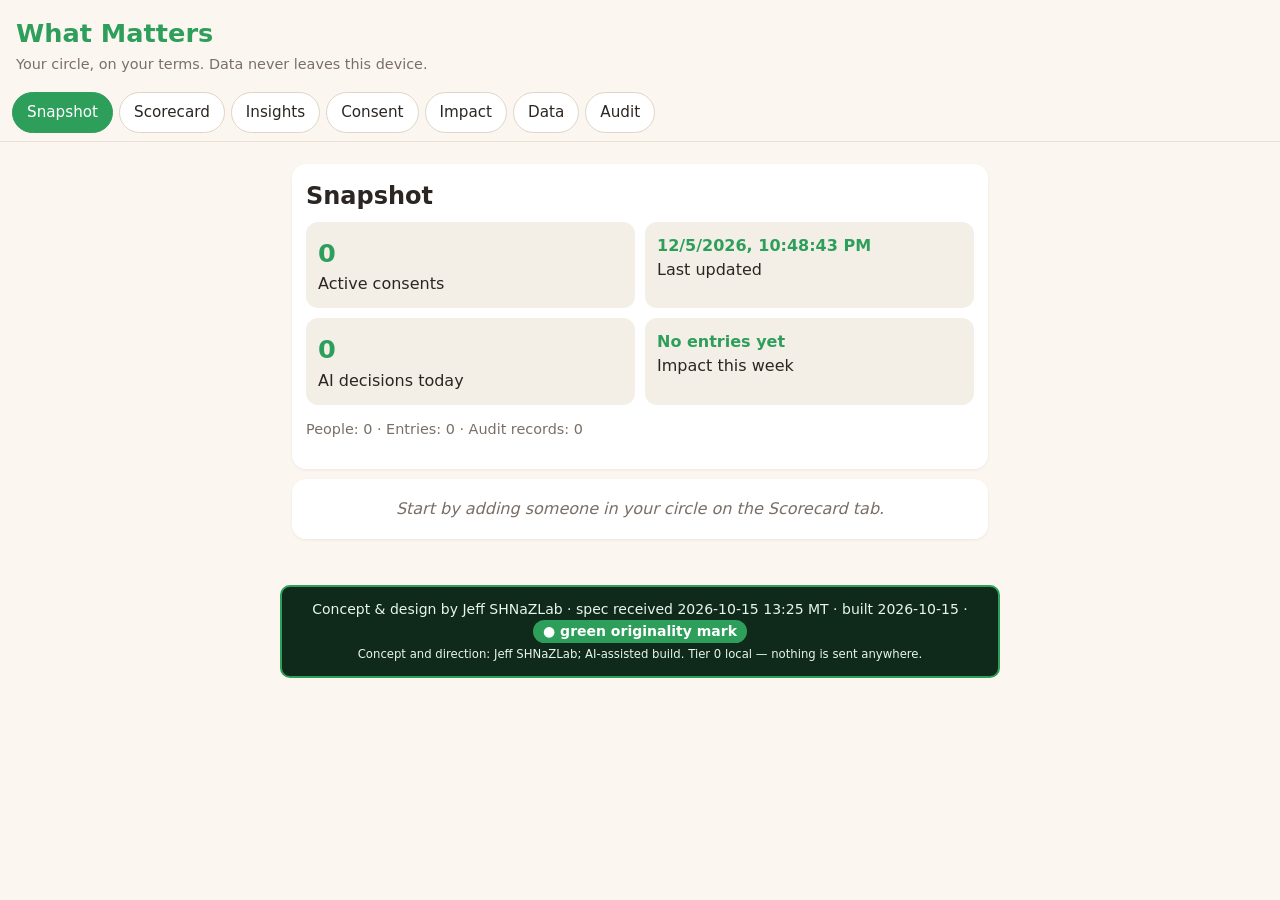
==== index.html @ a050b369 "What Matters (WMQ) PWA v1 — concept & design by Jeff SHNaZLab" ====
<!doctype html>
<html lang="en"><head>
<meta charset="utf-8"><meta name="viewport" content="width=device-width,initial-scale=1,viewport-fit=cover">
<title>What Matters (WMQ)</title>
<meta name="description" content="What Matters — privacy-first relationship scorecard. All data stays on your device.">
<meta name="author" content="Jeff SHNaZLab">
<meta name="theme-color" content="#2e9e5b">
<link rel="manifest" href="manifest.webmanifest">
<link rel="icon" href="icon.svg" type="image/svg+xml">
<link rel="apple-touch-icon" href="icon-180.png">
<meta name="apple-mobile-web-app-capable" content="yes">
<meta name="mobile-web-app-capable" content="yes">
<meta name="apple-mobile-web-app-title" content="What Matters">
<meta name="apple-mobile-web-app-status-bar-style" content="default">
<link rel="stylesheet" href="styles.css">
<script type="application/ld+json">
{"@context":"https://schema.org","@type":"CreativeWork","name":"What Matters (WMQ) — Privacy-First Transparency Dashboard","author":{"@type":"Person","name":"Jeff SHNaZLab"},"creator":{"@type":"Person","name":"Jeff SHNaZLab"},"dateCreated":"2026-10-15","datePublished":"2026-10-15","url":"https://shnazlab2-alt.github.io/what-matters/","description":"Concept & design by Jeff SHNaZLab; spec received 2026-10-15 13:25 MT; AI-assisted build."}
</script>
</head><body>
<header class="top"><h1>What Matters</h1><p class="tag">Your circle, on your terms. Data never leaves this device.</p></header>
<nav id="tabs">
<button data-v="snapshot" class="on">Snapshot</button><button data-v="scorecard">Scorecard</button><button data-v="insights">Insights</button><button data-v="consent">Consent</button><button data-v="impact">Impact</button><button data-v="rights">Data</button><button data-v="audit">Audit</button>
</nav>
<main id="view"></main>
<footer class="authorship-stamp">Concept &amp; design by Jeff SHNaZLab · spec received 2026-10-15 13:25 MT · built 2026-10-15 · <span class="gm">● green originality mark</span><br><small>Concept and direction: Jeff SHNaZLab; AI-assisted build. Tier 0 local — nothing is sent anywhere.</small></footer>
<script src="app.js"></script>
</body></html>
---- styles.css ----
:root{--g:#2e9e5b;--bg:#fbf7f0;--card:#fff;--ink:#2b2622;--mut:#7a6f66;--warm:#e8915a}
*{box-sizing:border-box}body{margin:0;background:var(--bg);color:var(--ink);font:16px/1.5 -apple-system,system-ui,sans-serif;padding-bottom:env(safe-area-inset-bottom)}
.top{padding:calc(14px + env(safe-area-inset-top)) 16px 6px}.top h1{margin:0;font-size:1.6rem;color:var(--g)}.tag{margin:2px 0;color:var(--mut);font-size:.9rem}
nav{display:flex;overflow-x:auto;gap:6px;padding:8px 12px;position:sticky;top:0;background:var(--bg);z-index:5;border-bottom:1px solid #eadfd2}
nav button{flex:none;border:1px solid #e0d4c6;background:#fff;border-radius:999px;padding:8px 14px;font-size:.95rem;color:var(--ink)}nav button.on{background:var(--g);color:#fff;border-color:var(--g)}
main{max-width:720px;margin:0 auto;padding:12px}
.card{background:var(--card);border-radius:14px;padding:14px;margin:10px 0;box-shadow:0 1px 3px rgba(60,40,20,.08)}
.card h2,.card h3{margin:0 0 8px}.mut{color:var(--mut);font-size:.9rem}.empty{color:var(--mut);text-align:center;padding:18px;font-style:italic}
.grid{display:grid;grid-template-columns:1fr 1fr;gap:10px}.stat{background:#f4efe6;border-radius:12px;padding:12px}.stat b{display:block;font-size:1.6rem;color:var(--g)}
input,select,button{font:inherit}input[type=text],select{width:100%;padding:10px;border:1px solid #d9ccbd;border-radius:10px;background:#fff}
button.b{background:var(--g);color:#fff;border:0;border-radius:10px;padding:10px 14px;margin:4px 4px 4px 0}button.s{background:#f1e8dc;color:var(--ink)}button.d{background:#c0412b}
input[type=range]{width:100%;accent-color:var(--g)}.row{display:flex;justify-content:space-between;align-items:center;gap:8px;padding:6px 0;border-bottom:1px solid #f0e8de}
.flag{border-left:4px solid var(--warm)}details summary{cursor:pointer;color:var(--g);font-weight:600}
table{width:100%;border-collapse:collapse;font-size:.85rem}td,th{padding:6px 4px;border-bottom:1px solid #eee;text-align:center}td:first-child,th:first-child{text-align:left}
.bar{height:8px;background:#eee;border-radius:4px;overflow:hidden}.bar i{display:block;height:100%;background:var(--g)}
.mono{font-family:ui-monospace,monospace;font-size:.72rem;word-break:break-all}
.authorship-stamp{margin:24px auto;max-width:720px;padding:12px 16px;border:2px solid var(--g);border-radius:10px;background:#0f2a1a;color:#e8f5ec;font:14px/1.5 system-ui,sans-serif;text-align:center}
.gm{display:inline-block;background:var(--g);color:#fff;border-radius:999px;padding:1px 10px;font-weight:700}
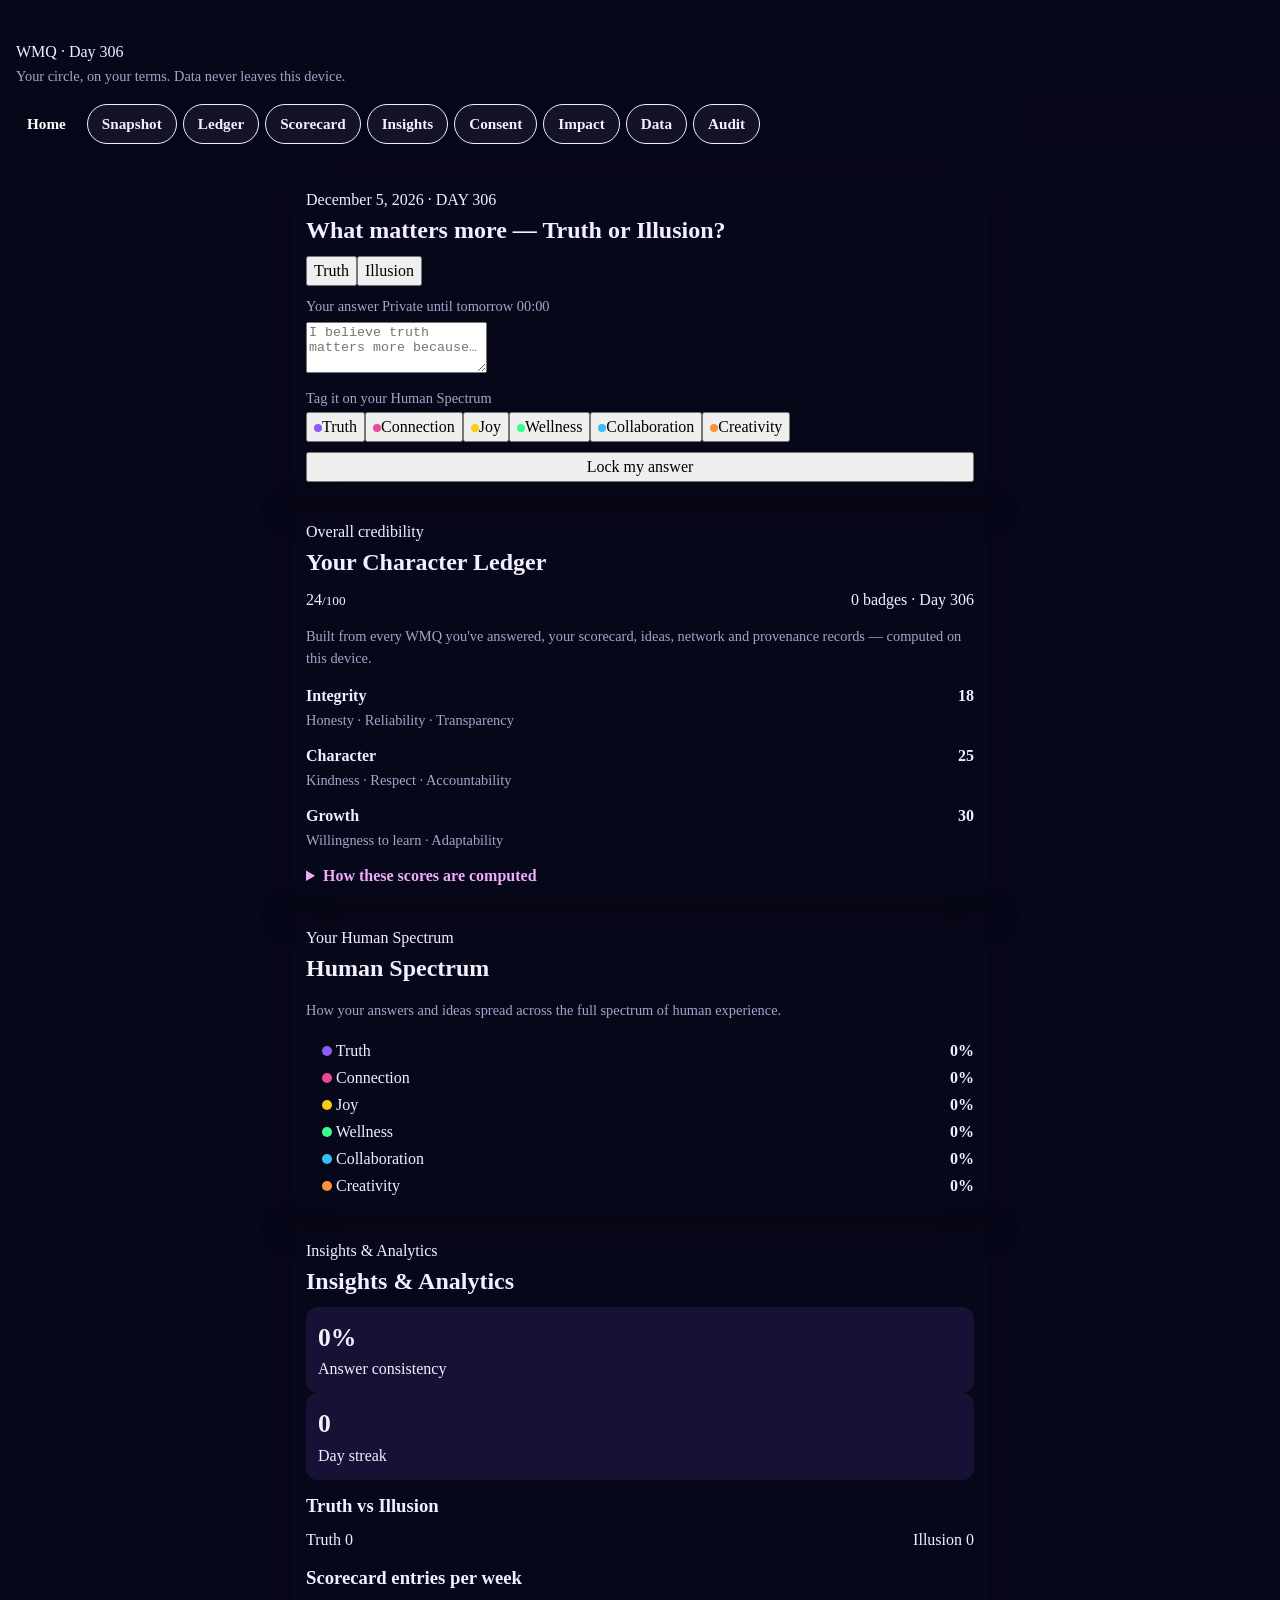
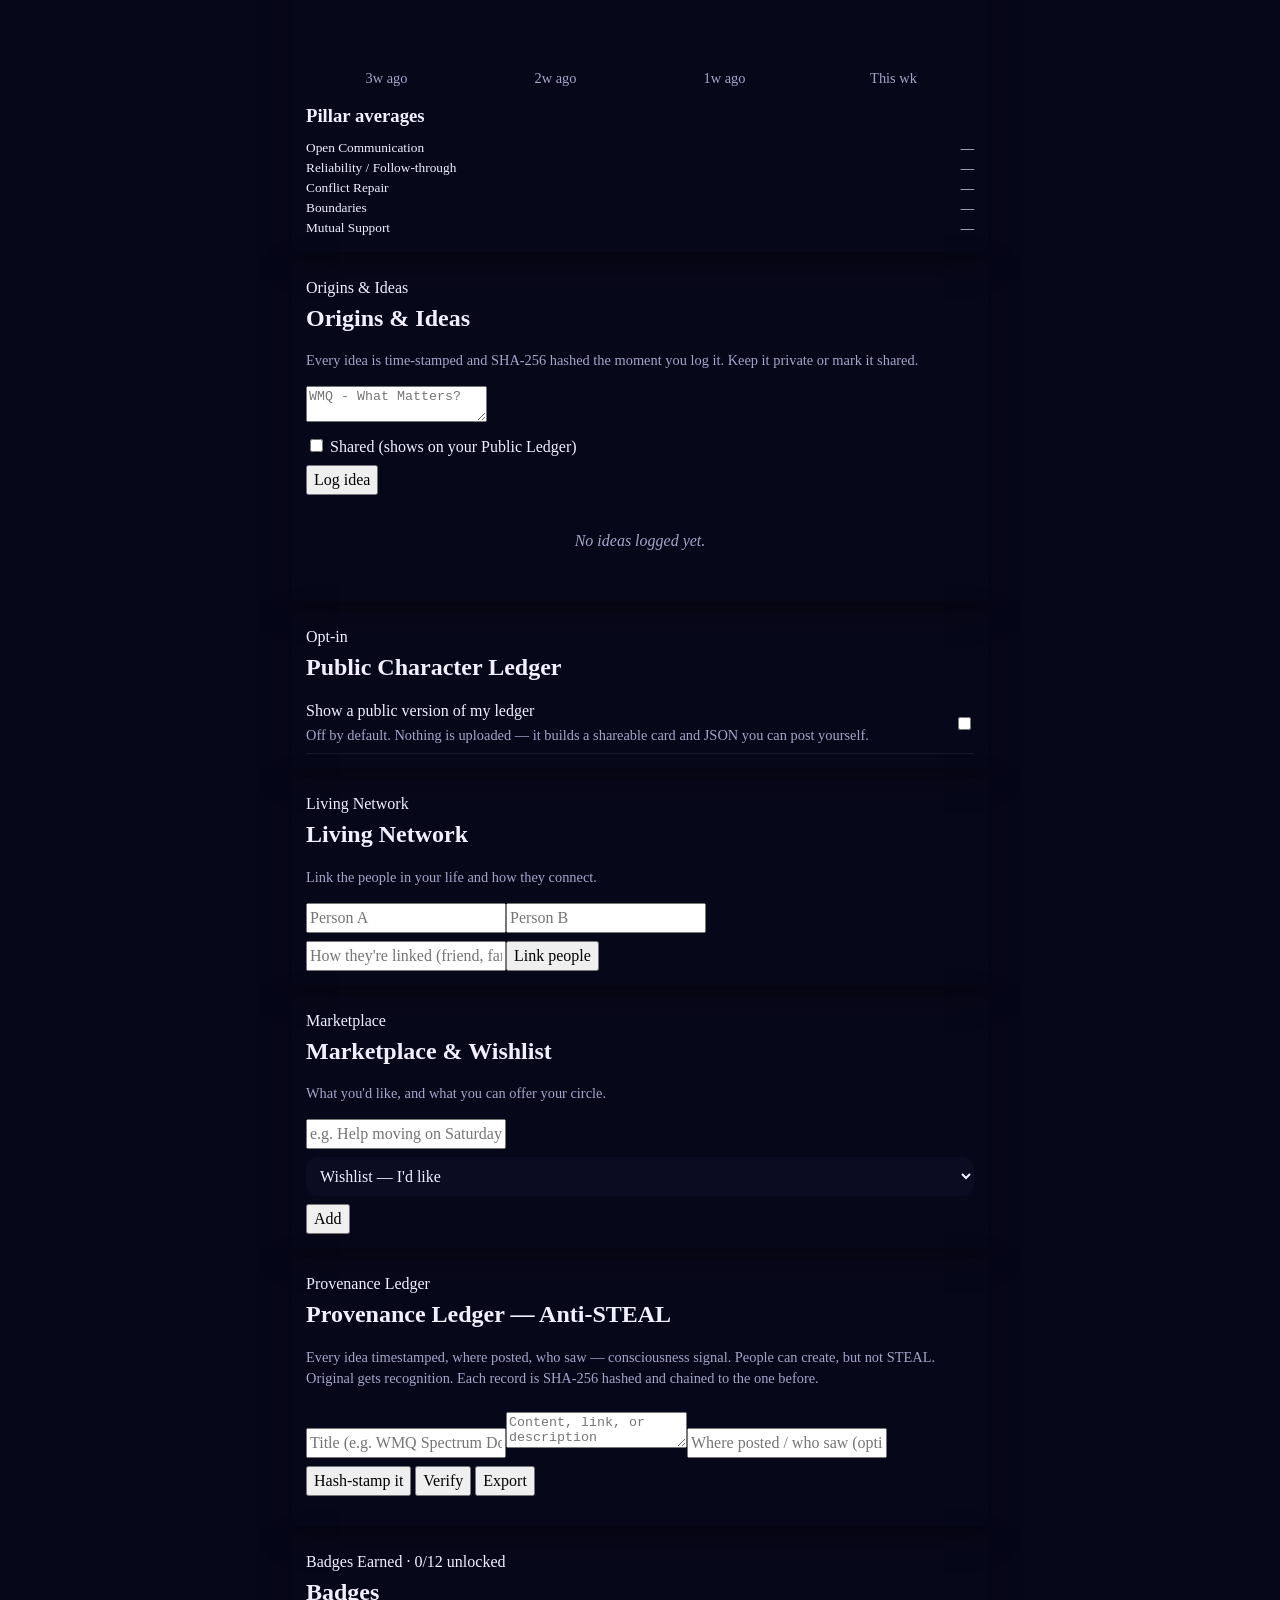
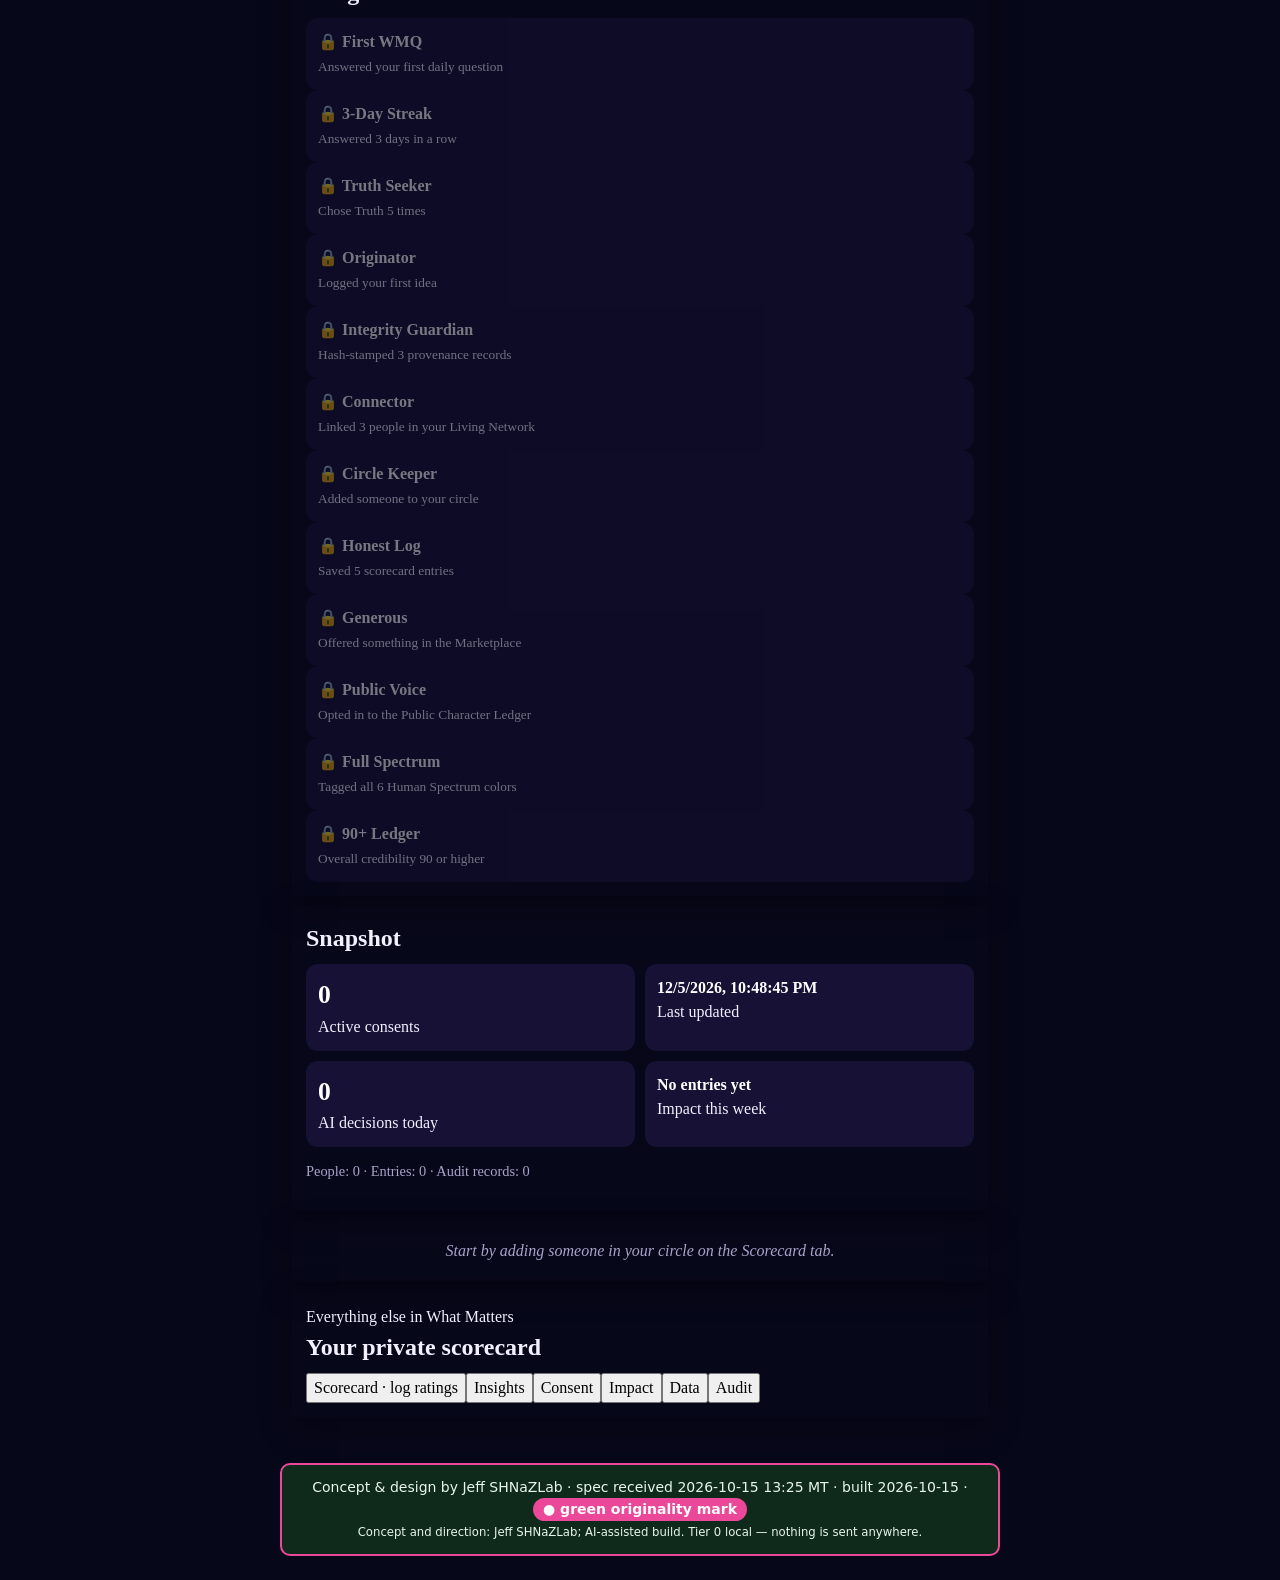
==== commit 1b0fe901: "Add prototype features (Character Ledger /100, Integrity/Character/Growth, Human Spectrum donut, dai" ====
--- a/index.html
+++ b/index.html
@@ -4,7 +4,7 @@
 <title>What Matters (WMQ)</title>
 <meta name="description" content="What Matters — privacy-first relationship scorecard. All data stays on your device.">
 <meta name="author" content="Jeff SHNaZLab">
-<meta name="theme-color" content="#2e9e5b">
+<meta name="theme-color" content="#07071a">
 <link rel="manifest" href="manifest.webmanifest">
 <link rel="icon" href="icon.svg" type="image/svg+xml">
 <link rel="apple-touch-icon" href="icon-180.png">
@@ -13,15 +13,19 @@
 <meta name="apple-mobile-web-app-title" content="What Matters">
 <meta name="apple-mobile-web-app-status-bar-style" content="default">
 <link rel="stylesheet" href="styles.css">
+<link rel="stylesheet" href="/shnaz.css">
+<link rel="stylesheet" href="theme.css">
 <script type="application/ld+json">
 {"@context":"https://schema.org","@type":"CreativeWork","name":"What Matters (WMQ) — Privacy-First Transparency Dashboard","author":{"@type":"Person","name":"Jeff SHNaZLab"},"creator":{"@type":"Person","name":"Jeff SHNaZLab"},"dateCreated":"2026-10-15","datePublished":"2026-10-15","url":"https://shnazlab2-alt.github.io/what-matters/","description":"Concept & design by Jeff SHNaZLab; spec received 2026-10-15 13:25 MT; AI-assisted build."}
 </script>
-</head><body>
-<header class="top"><h1>What Matters</h1><p class="tag">Your circle, on your terms. Data never leaves this device.</p></header>
+</head><body class="sz">
+<script src="/shnaz-nav.js"></script>
+<header class="top"><h1>What Matters</h1><p class="sz-kicker" style="margin:2px 0">WMQ · Day <span id="wmqday"></span></p><p class="tag">Your circle, on your terms. Data never leaves this device.</p></header>
 <nav id="tabs">
-<button data-v="snapshot" class="on">Snapshot</button><button data-v="scorecard">Scorecard</button><button data-v="insights">Insights</button><button data-v="consent">Consent</button><button data-v="impact">Impact</button><button data-v="rights">Data</button><button data-v="audit">Audit</button>
+<button data-v="home" class="on">Home</button><button data-v="snapshot">Snapshot</button><button data-v="ledger">Ledger</button><button data-v="scorecard">Scorecard</button><button data-v="insights">Insights</button><button data-v="consent">Consent</button><button data-v="impact">Impact</button><button data-v="rights">Data</button><button data-v="audit">Audit</button>
 </nav>
 <main id="view"></main>
 <footer class="authorship-stamp">Concept &amp; design by Jeff SHNaZLab · spec received 2026-10-15 13:25 MT · built 2026-10-15 · <span class="gm">● green originality mark</span><br><small>Concept and direction: Jeff SHNaZLab; AI-assisted build. Tier 0 local — nothing is sent anywhere.</small></footer>
 <script src="app.js"></script>
+<script src="proto.js"></script>
 </body></html>
--- a/theme.css
+++ b/theme.css
@@ -0,0 +1,18 @@
+/* What Matters dressed in the shared SHNaZ Lab design system (shnaz.css). v1 layout and features unchanged. */
+:root{--g:#ec4899;--bg:#07071a;--card:#14142e;--ink:#f2f0ff;--mut:#a7a3c9;--warm:#fb923c}
+body.sz{font-family:var(--sz-font)}
+.top h1{font:900 2rem/1.05 var(--sz-font);background:var(--sz-grad);-webkit-background-clip:text;background-clip:text;color:transparent;letter-spacing:-.02em}
+body.sz nav#tabs{background:rgba(7,7,26,.92);border-bottom:1px solid var(--sz-line);top:45px}
+nav#tabs button{background:rgba(255,255,255,.05);border-color:var(--sz-line);color:var(--sz-mu);font-weight:700}
+nav#tabs button.on{background:var(--sz-grad);color:#fff;border-color:transparent;box-shadow:var(--sz-glow)}
+.card{background:linear-gradient(180deg,var(--sz-card2),var(--sz-card));border:1px solid var(--sz-line);border-radius:var(--sz-r);box-shadow:0 10px 30px rgba(0,0,0,.35)}
+.card h2{font-weight:800}.stat{background:rgba(139,92,246,.12);border:1px solid var(--sz-line)}.stat b{color:#fff;font-weight:900}
+.szn{color:var(--sz-gr)!important}
+input[type=text],select,input[type=date]{background:#0b0b22;color:var(--ink);border:1px solid var(--sz-line);border-radius:12px}
+button.b{background:linear-gradient(90deg,#e11d74,#ec4899);font-weight:800;border-radius:12px;box-shadow:0 6px 18px rgba(225,29,116,.35)}
+button.s{background:rgba(255,255,255,.07);color:var(--ink);box-shadow:none;border:1px solid var(--sz-line)}button.d{background:#be123c}
+.row{border-bottom-color:rgba(255,255,255,.07)}td,th{border-bottom-color:rgba(255,255,255,.07)}
+.bar{background:rgba(255,255,255,.08)}.bar i{background:var(--sz-grad)}
+details summary{color:#f0abfc}.szd{margin-top:8px}
+input[type=range]{accent-color:#ec4899}
+textarea.sz-input{resize:vertical}
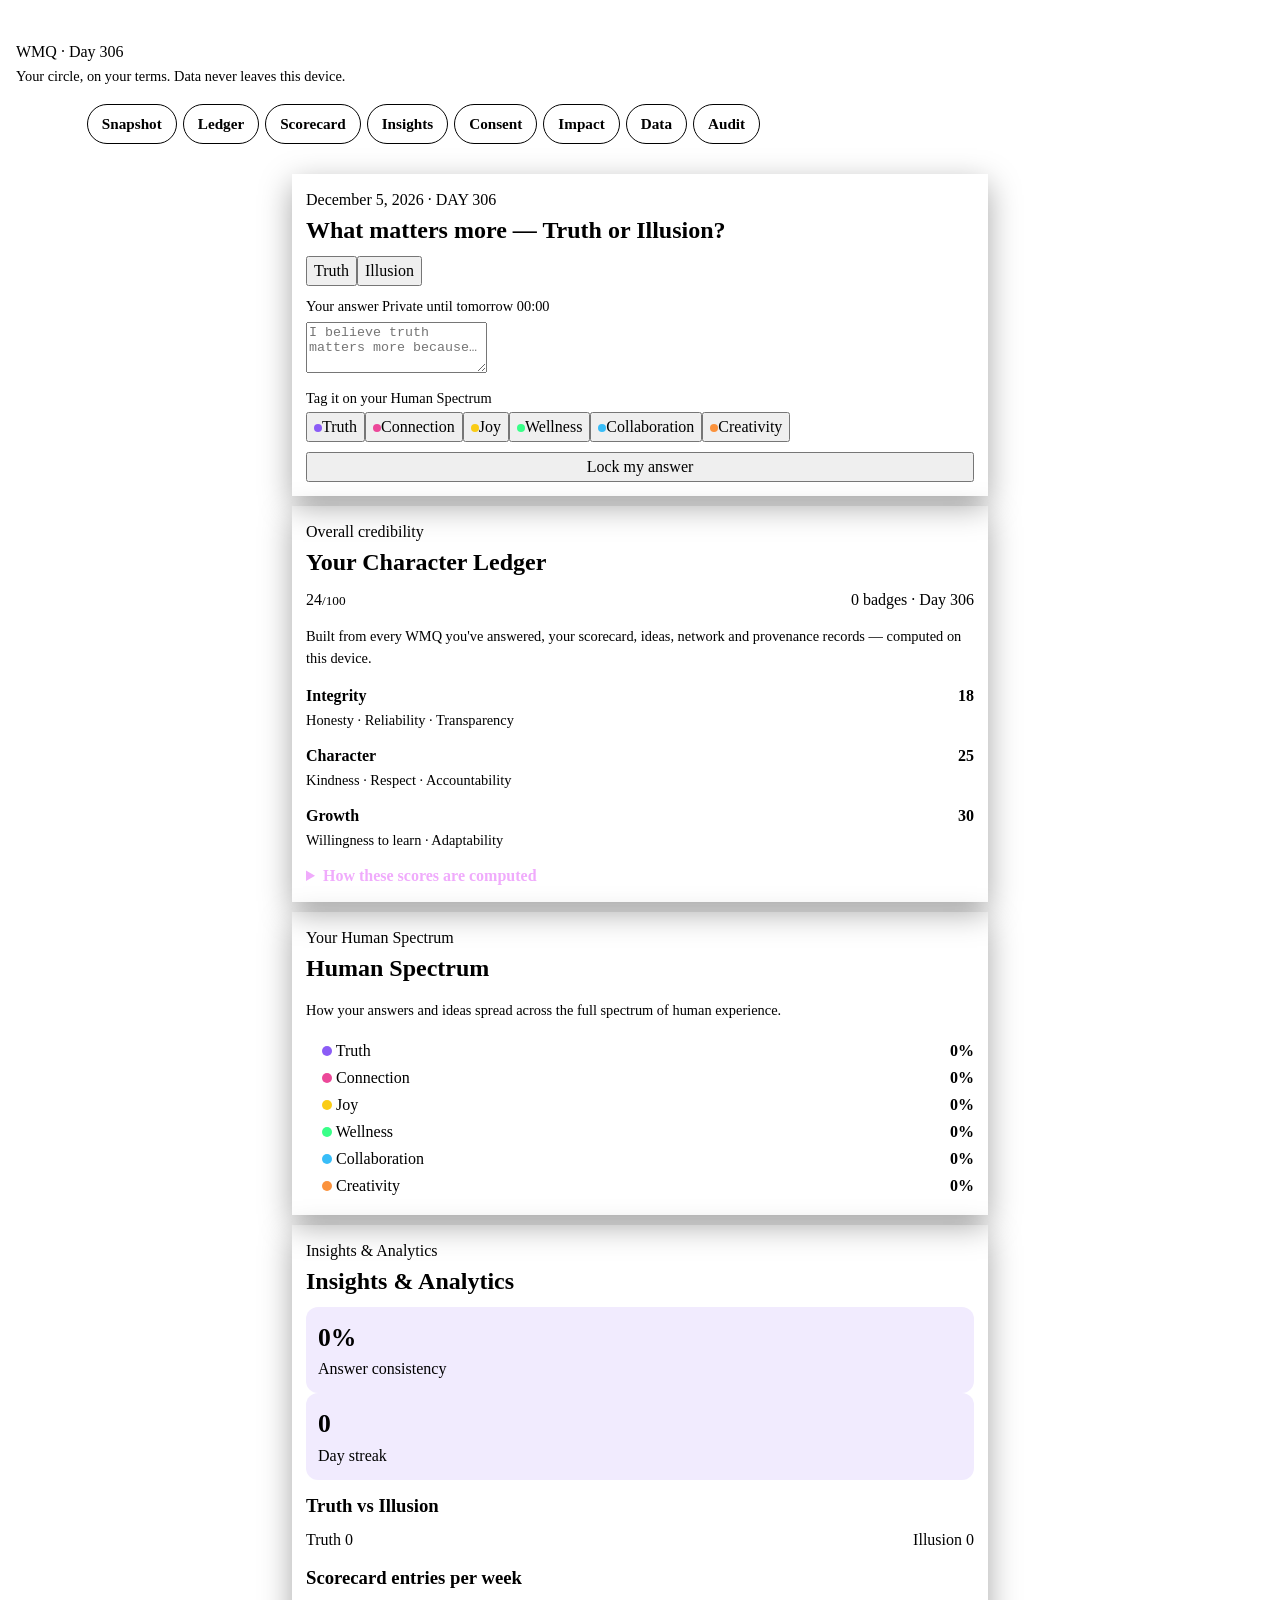
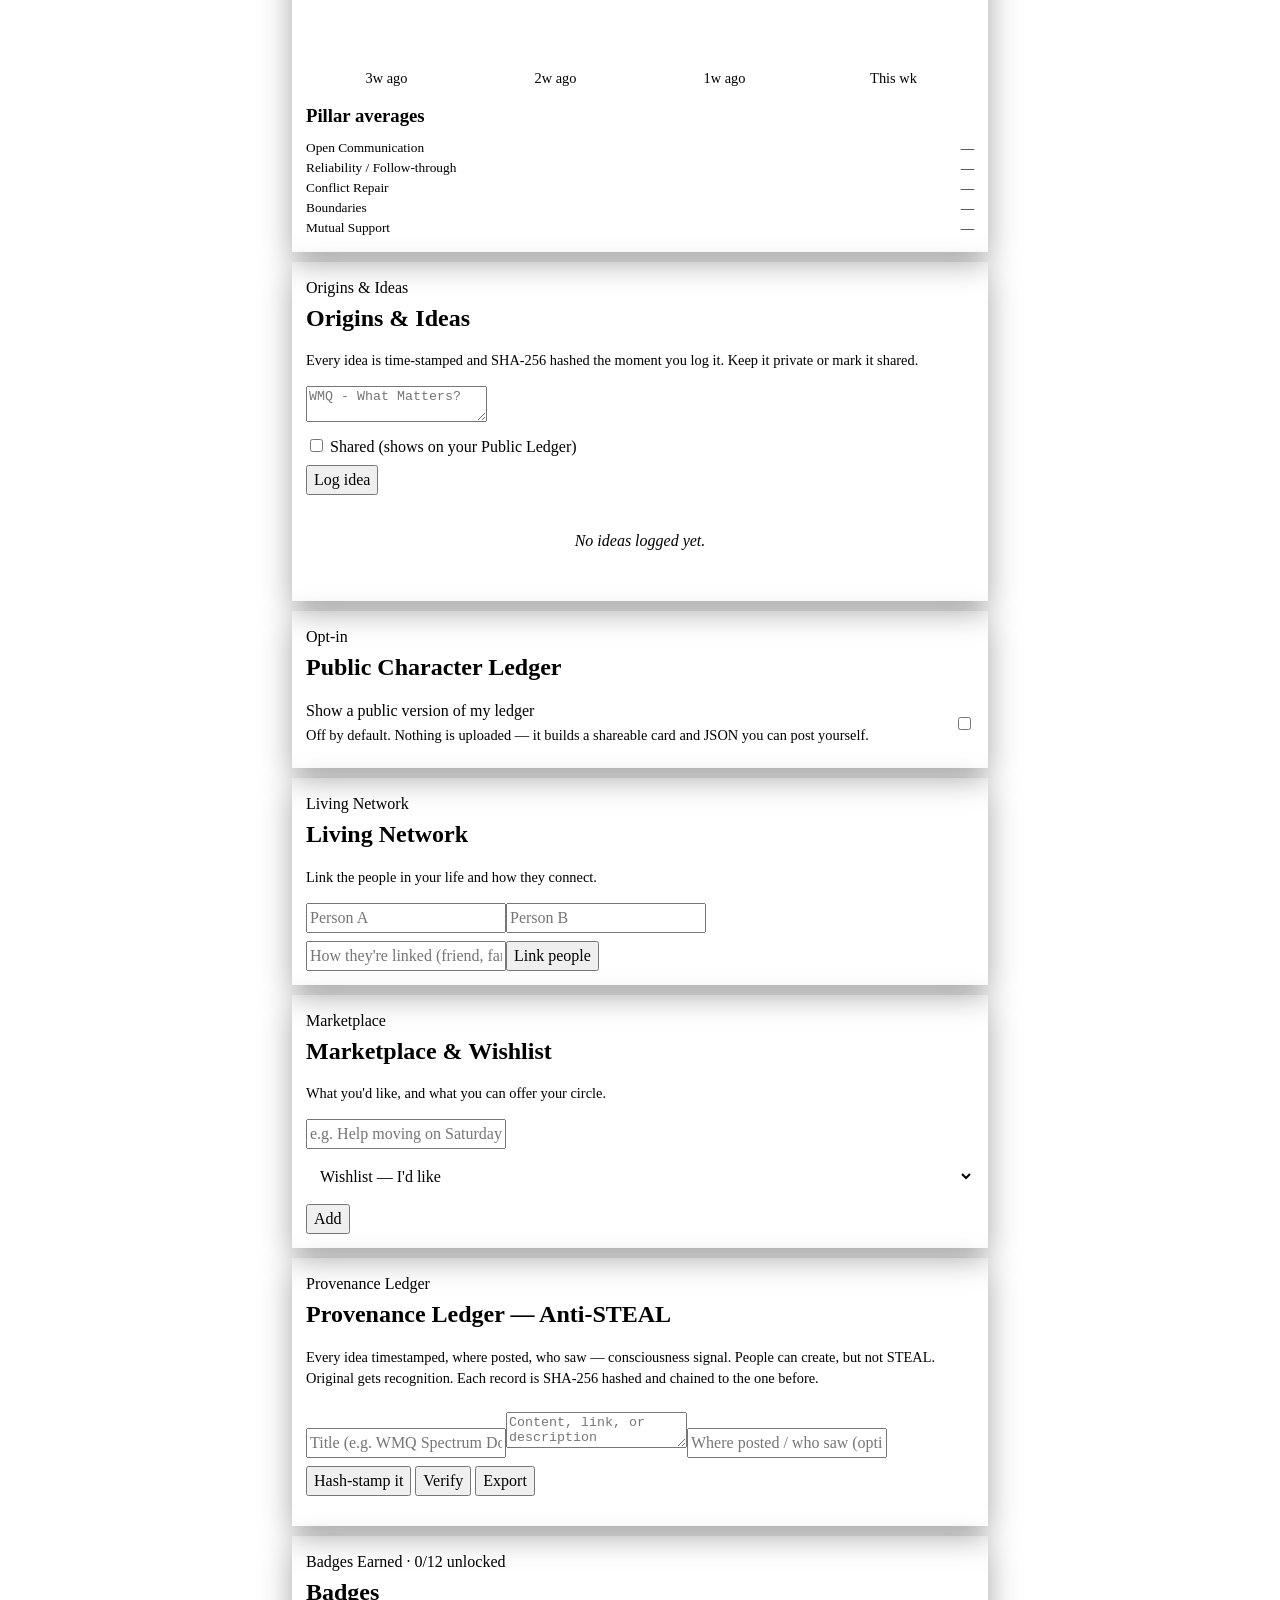
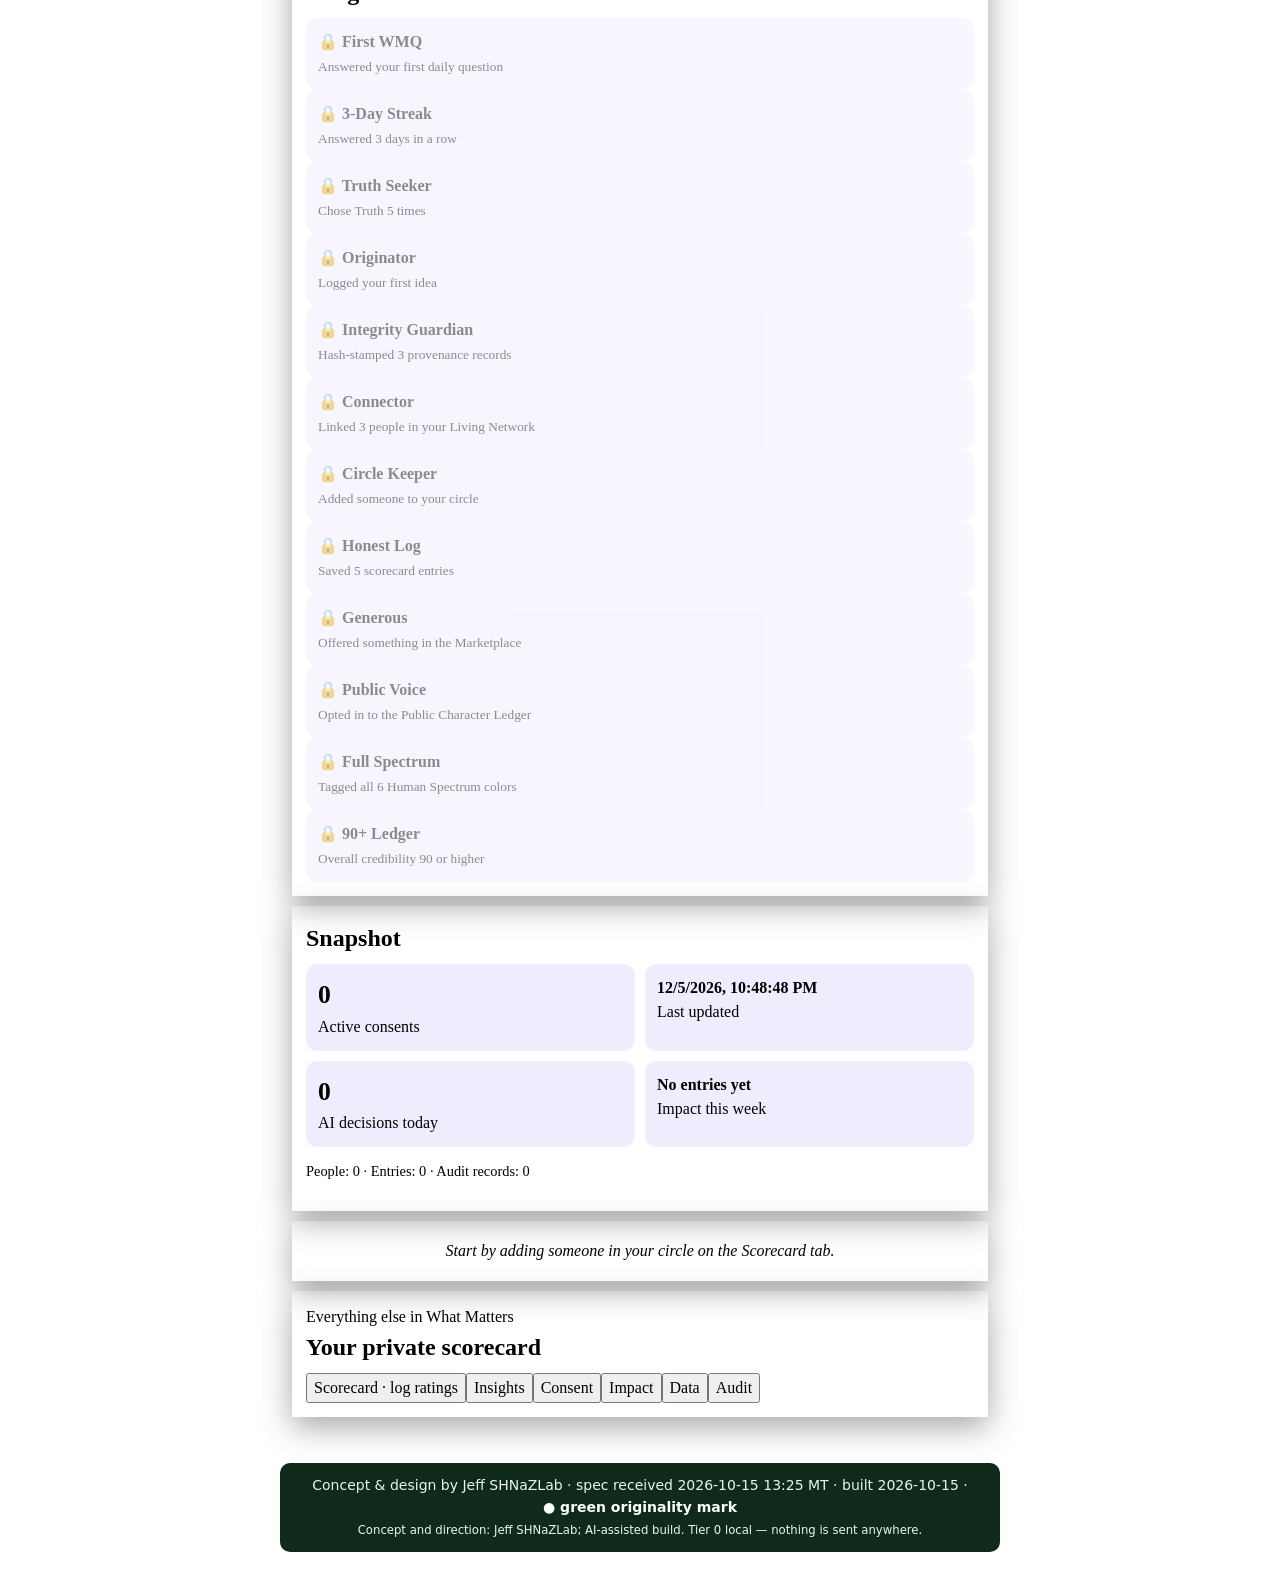
==== commit c8d05987: "Gold Q in WMQ branding and the daily question mark" ====
--- a/index.html
+++ b/index.html
@@ -20,7 +20,7 @@
 </script>
 </head><body class="sz">
 <script src="/shnaz-nav.js"></script>
-<header class="top"><h1>What Matters</h1><p class="sz-kicker" style="margin:2px 0">WMQ · Day <span id="wmqday"></span></p><p class="tag">Your circle, on your terms. Data never leaves this device.</p></header>
+<header class="top"><h1>What Matters</h1><p class="sz-kicker" style="margin:2px 0">WM<span class="sz-q">Q</span> · Day <span id="wmqday"></span></p><p class="tag">Your circle, on your terms. Data never leaves this device.</p></header>
 <nav id="tabs">
 <button data-v="home" class="on">Home</button><button data-v="snapshot">Snapshot</button><button data-v="ledger">Ledger</button><button data-v="scorecard">Scorecard</button><button data-v="insights">Insights</button><button data-v="consent">Consent</button><button data-v="impact">Impact</button><button data-v="rights">Data</button><button data-v="audit">Audit</button>
 </nav>
--- a/theme.css
+++ b/theme.css
@@ -1,16 +1,16 @@
 /* What Matters dressed in the shared SHNaZ Lab design system (shnaz.css). v1 layout and features unchanged. */
-:root{--g:#ec4899;--bg:#07071a;--card:#14142e;--ink:#f2f0ff;--mut:#a7a3c9;--warm:#fb923c}
+:root{--g:var(--sz-pu2);--bg:var(--sz-bg);--card:var(--sz-card);--ink:var(--sz-tx);--mut:var(--sz-mu);--warm:var(--sz-warn)}
 body.sz{font-family:var(--sz-font)}
 .top h1{font:900 2rem/1.05 var(--sz-font);background:var(--sz-grad);-webkit-background-clip:text;background-clip:text;color:transparent;letter-spacing:-.02em}
-body.sz nav#tabs{background:rgba(7,7,26,.92);border-bottom:1px solid var(--sz-line);top:45px}
+body.sz nav#tabs{background:var(--sz-navbg);border-bottom:1px solid var(--sz-line);top:45px}
 nav#tabs button{background:rgba(255,255,255,.05);border-color:var(--sz-line);color:var(--sz-mu);font-weight:700}
 nav#tabs button.on{background:var(--sz-grad);color:#fff;border-color:transparent;box-shadow:var(--sz-glow)}
 .card{background:linear-gradient(180deg,var(--sz-card2),var(--sz-card));border:1px solid var(--sz-line);border-radius:var(--sz-r);box-shadow:0 10px 30px rgba(0,0,0,.35)}
-.card h2{font-weight:800}.stat{background:rgba(139,92,246,.12);border:1px solid var(--sz-line)}.stat b{color:#fff;font-weight:900}
+.card h2{font-weight:800}.stat{background:rgba(139,92,246,.12);border:1px solid var(--sz-line)}.stat b{color:var(--sz-tx);font-weight:900}
 .szn{color:var(--sz-gr)!important}
-input[type=text],select,input[type=date]{background:#0b0b22;color:var(--ink);border:1px solid var(--sz-line);border-radius:12px}
+input[type=text],select,input[type=date]{background:var(--sz-input);color:var(--ink);border:1px solid var(--sz-line);border-radius:12px}
 button.b{background:linear-gradient(90deg,#e11d74,#ec4899);font-weight:800;border-radius:12px;box-shadow:0 6px 18px rgba(225,29,116,.35)}
-button.s{background:rgba(255,255,255,.07);color:var(--ink);box-shadow:none;border:1px solid var(--sz-line)}button.d{background:#be123c}
+button.s{background:rgba(255,255,255,.07);color:var(--ink);box-shadow:none;border:1px solid var(--sz-line)}/* destructive = warning: amber, never red/pink (red only means 'needs review') */button.d{background:var(--sz-warn)!important;color:var(--sz-warn-tx)!important;box-shadow:none}
 .row{border-bottom-color:rgba(255,255,255,.07)}td,th{border-bottom-color:rgba(255,255,255,.07)}
 .bar{background:rgba(255,255,255,.08)}.bar i{background:var(--sz-grad)}
 details summary{color:#f0abfc}.szd{margin-top:8px}
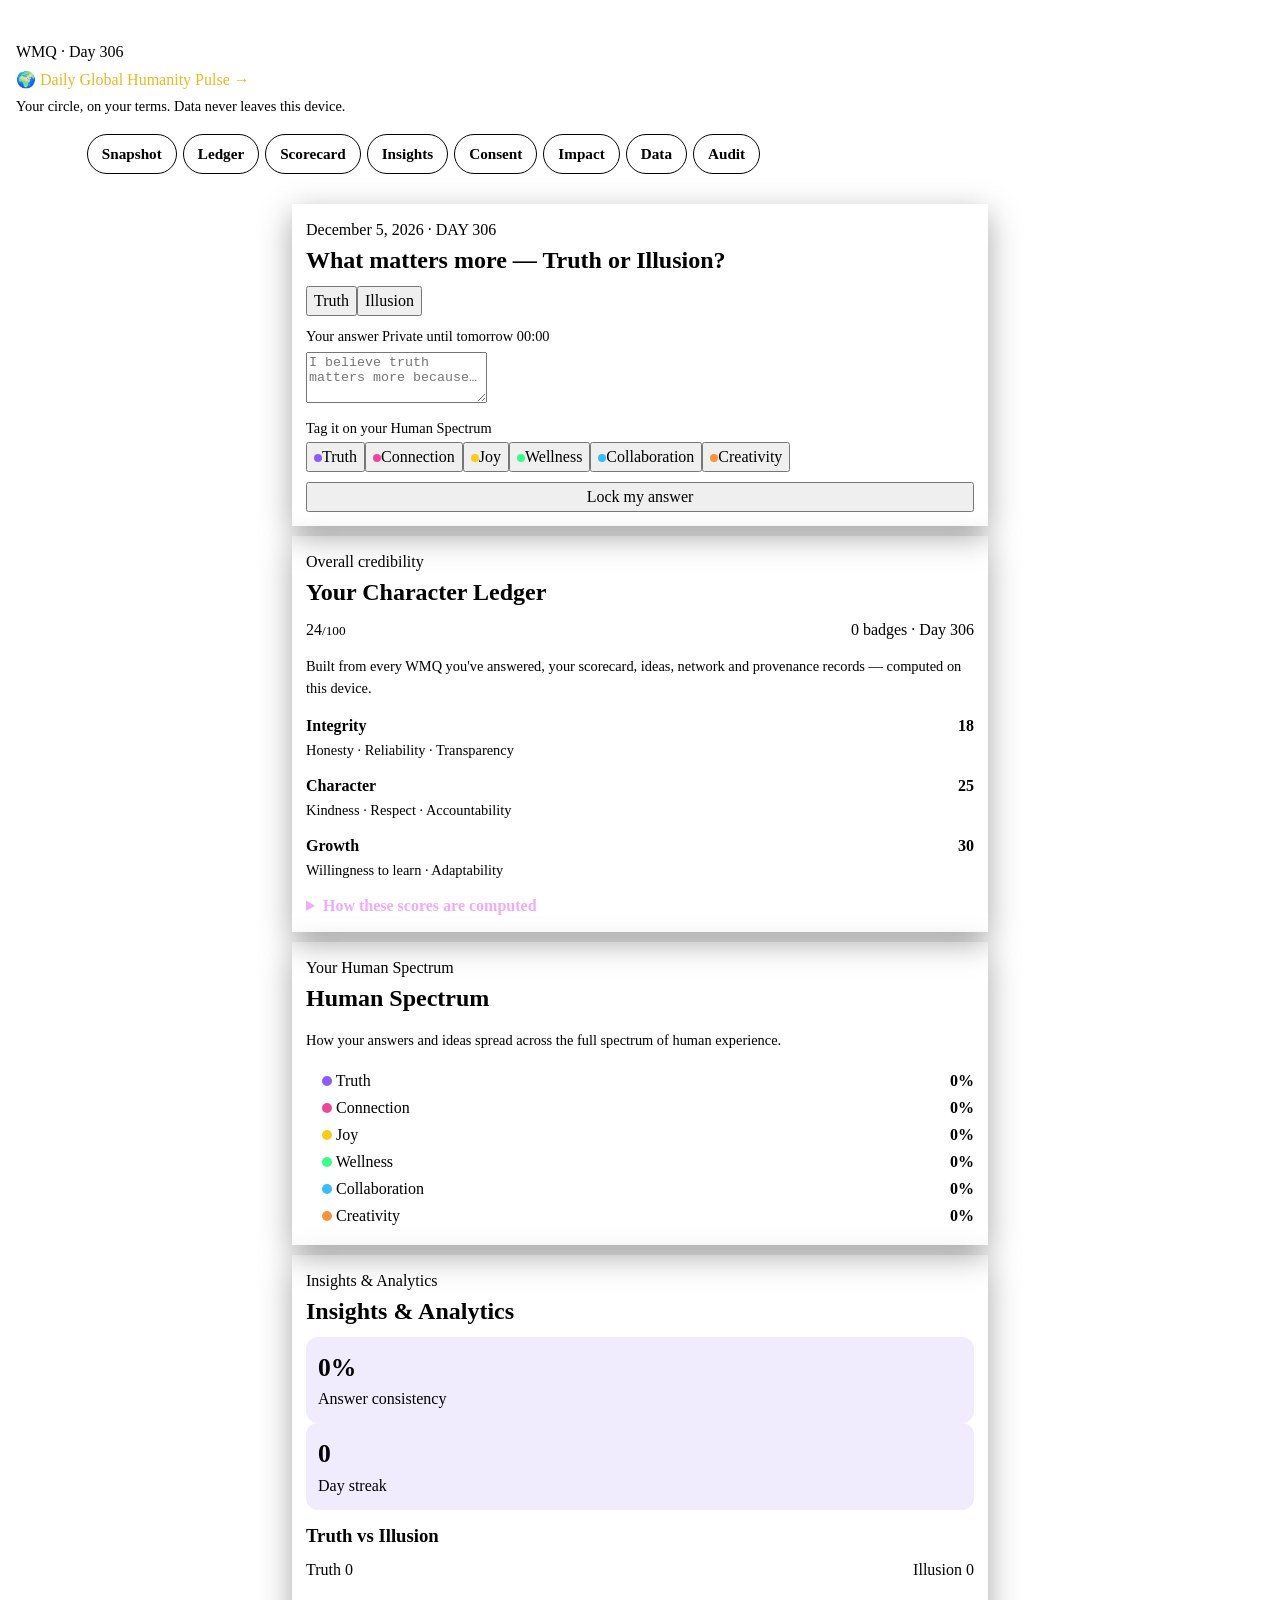
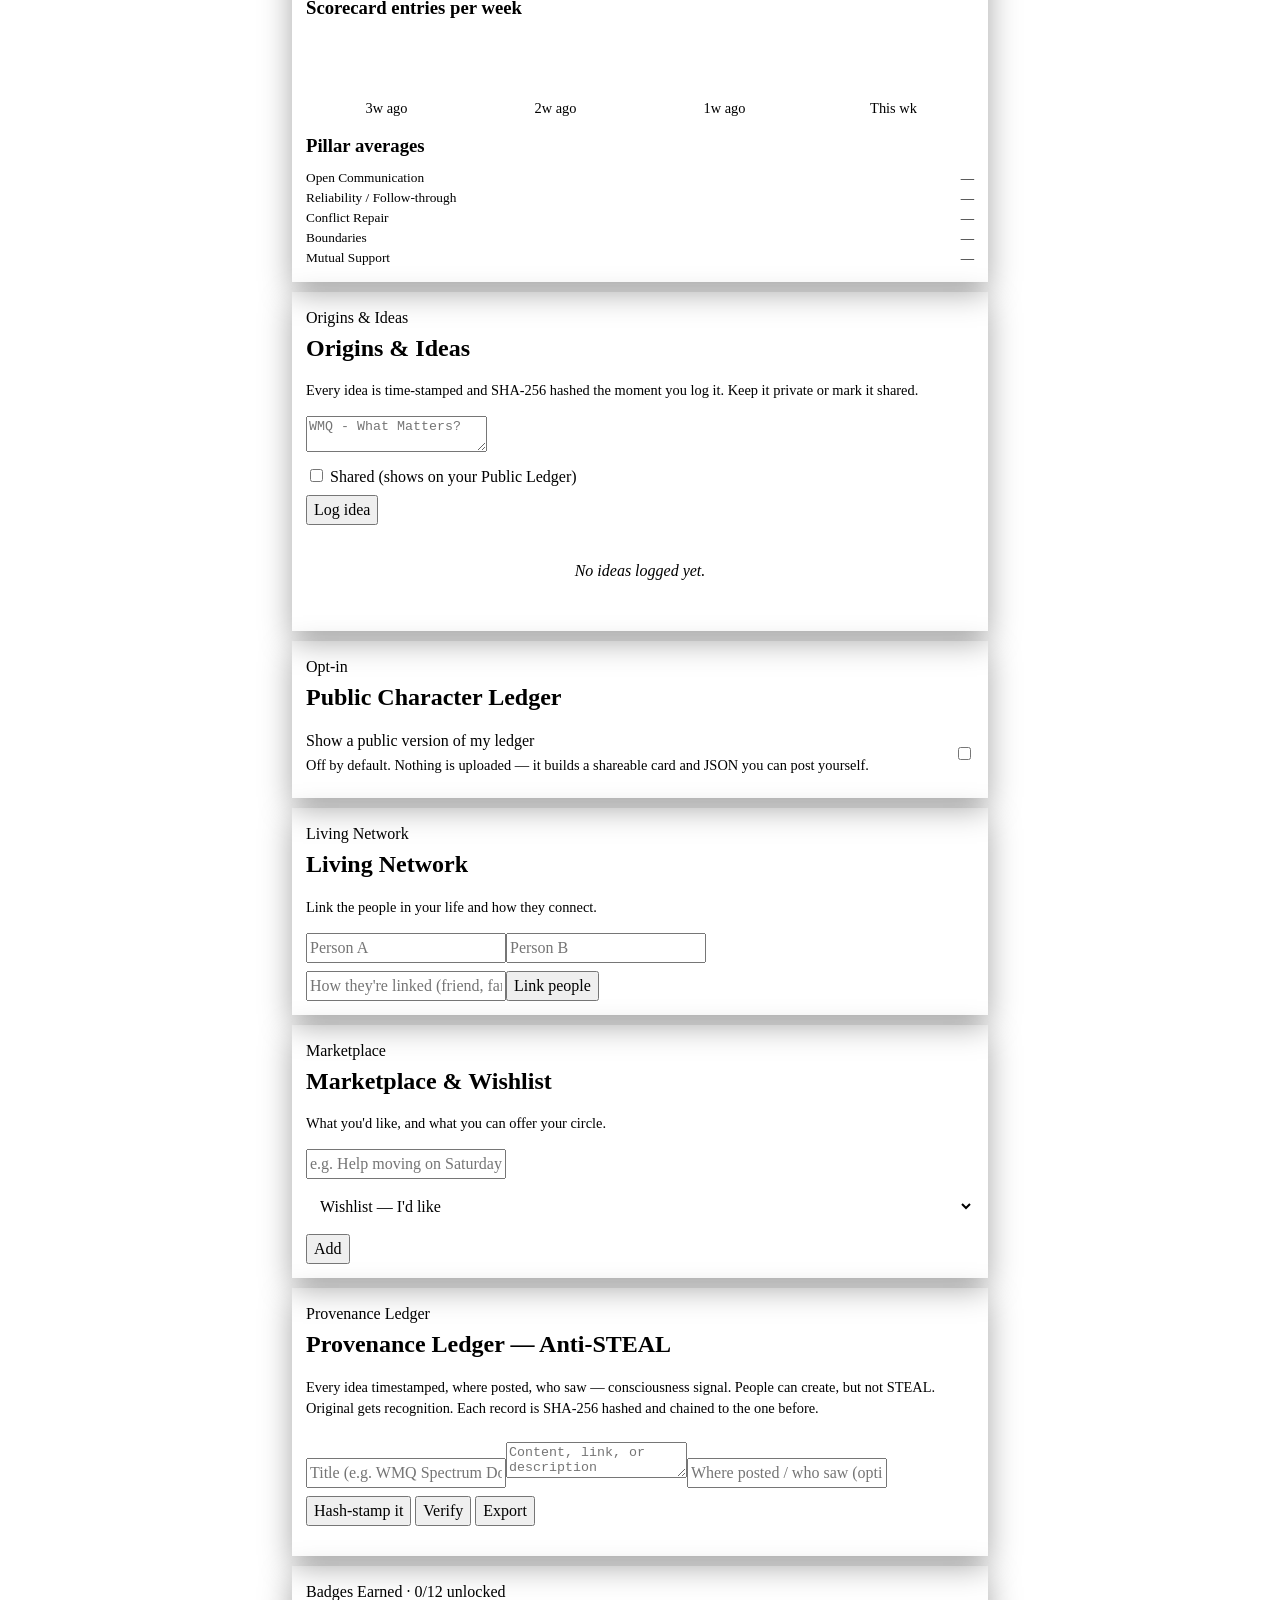
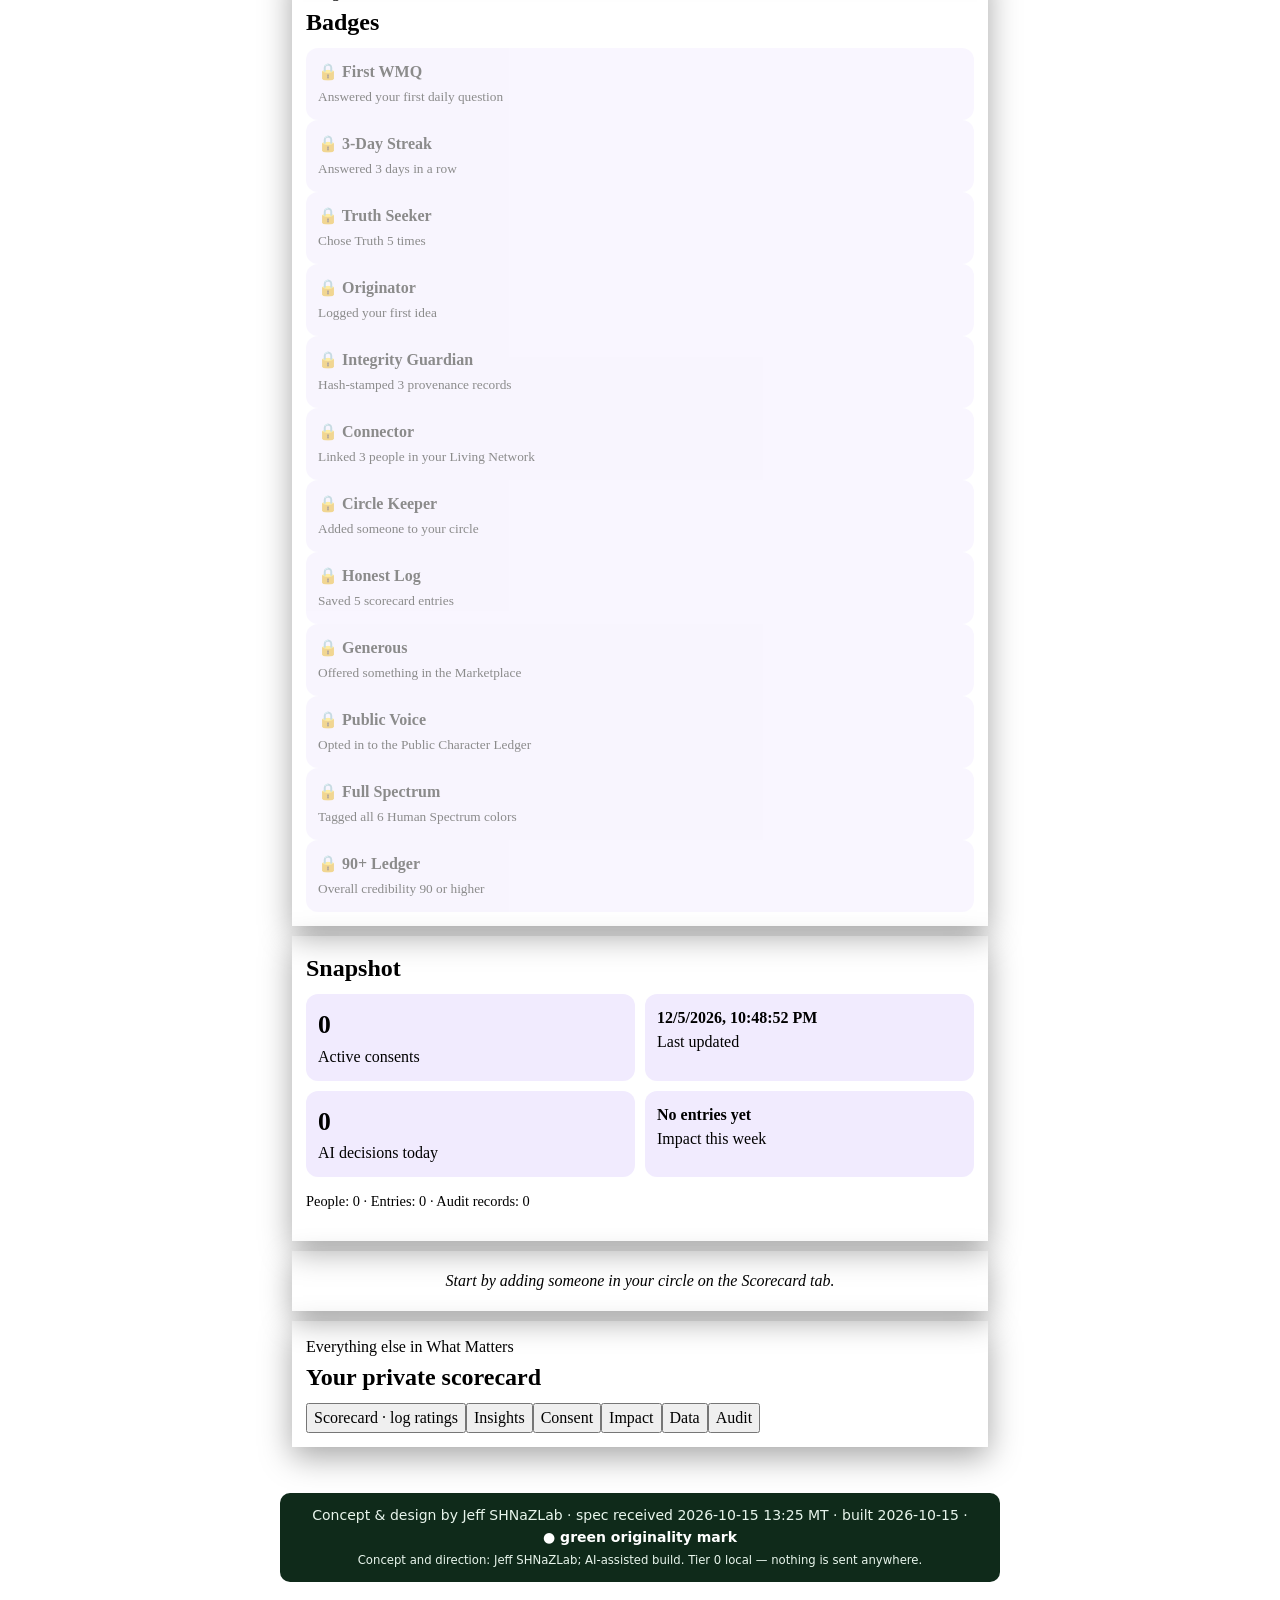
==== commit 099d0d79: "Add Daily Global Humanity Pulse (/what-matters/daily-pulse/), additive; link from WMQ header" ====
--- a/index.html
+++ b/index.html
@@ -20,7 +20,7 @@
 </script>
 </head><body class="sz">
 <script src="/shnaz-nav.js"></script>
-<header class="top"><h1>What Matters</h1><p class="sz-kicker" style="margin:2px 0">WM<span class="sz-q">Q</span> · Day <span id="wmqday"></span></p><p class="tag">Your circle, on your terms. Data never leaves this device.</p></header>
+<header class="top"><h1>What Matters</h1><p class="sz-kicker" style="margin:2px 0">WM<span class="sz-q">Q</span> · Day <span id="wmqday"></span></p><p class="sz-kicker" style="margin:4px 0"><a href="/what-matters/daily-pulse/" style="color:#E8B923;text-decoration:none">🌍 Daily Global Humanity Pulse →</a></p><p class="tag">Your circle, on your terms. Data never leaves this device.</p></header>
 <nav id="tabs">
 <button data-v="home" class="on">Home</button><button data-v="snapshot">Snapshot</button><button data-v="ledger">Ledger</button><button data-v="scorecard">Scorecard</button><button data-v="insights">Insights</button><button data-v="consent">Consent</button><button data-v="impact">Impact</button><button data-v="rights">Data</button><button data-v="audit">Audit</button>
 </nav>
